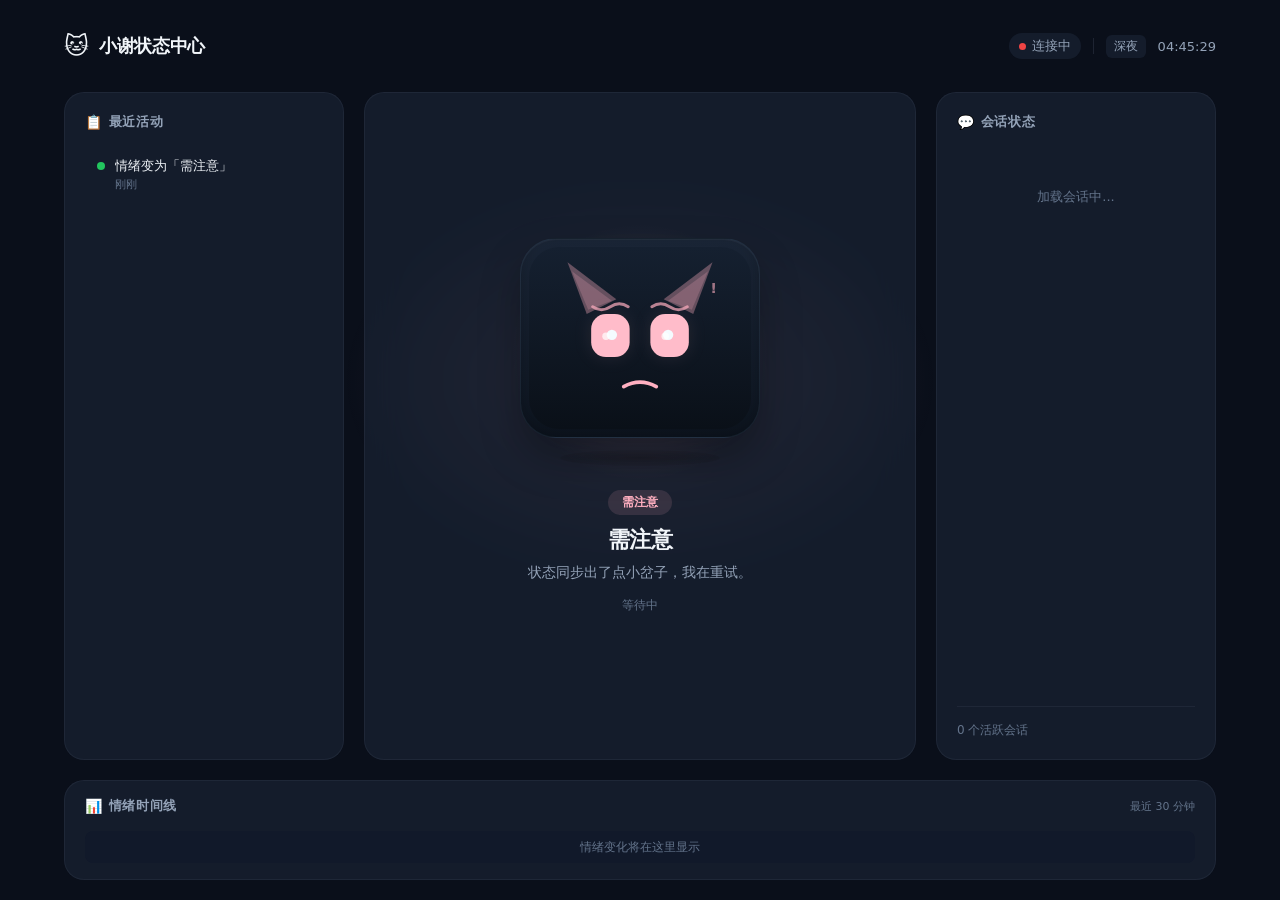
==== web/dashboard.html @ ecf3bfee "feat: 暗色仪表盘前端重构（demo 版本） - 新增三栏仪表盘布局：活动面板 | 表情舞台 | 会话状态 - 表情增强：猫耳、眉毛（14种）、腮红、瞳孔高光、氛围光 - 客户端活动追踪（工具执行" ====
<!doctype html>
<html lang="zh-CN">
  <head>
    <meta charset="utf-8" />
    <meta name="viewport" content="width=device-width, initial-scale=1" />
    <title>小谢状态中心</title>
    <link rel="stylesheet" href="./dashboard.css" />
  </head>
  <body>
    <div class="dashboard">
      <header class="dash-header">
        <div class="header-left">
          <span class="logo-icon">🐱</span>
          <h1>小谢状态中心</h1>
        </div>
        <div class="header-right">
          <span class="conn-status" id="conn-status">
            <span class="conn-dot"></span>
            <span class="conn-text">连接中</span>
          </span>
          <span class="divider"></span>
          <span class="time-period" id="time-period">--</span>
          <span class="clock" id="clock">--:--:--</span>
        </div>
      </header>

      <main class="dash-main">
        <aside class="panel panel-activity">
          <h2 class="panel-title">
            <span class="title-icon">📋</span>最近活动
          </h2>
          <div class="panel-body" id="activity-list">
            <div class="empty-hint">等待活动中...</div>
          </div>
        </aside>

        <section class="panel panel-face">
          <div class="face-wrapper">
            <div class="face-glow" id="face-glow"></div>
            <div class="face-container">
              <div class="screen-face" id="face-stage">
                <svg id="face-svg" viewBox="0 0 300 240" role="img" aria-label="小谢表情">
                  <defs>
                    <filter id="blush-blur">
                      <feGaussianBlur stdDeviation="3" />
                    </filter>
                  </defs>

                  <!-- Ears -->
                  <path class="ear" id="ear-left" d="M78 88 L52 18 L118 68 Z" />
                  <path class="ear" id="ear-right" d="M222 88 L248 18 L182 68 Z" />
                  <path class="ear-inner" id="ear-inner-left" d="M80 82 L58 30 L112 70 Z" />
                  <path class="ear-inner" id="ear-inner-right" d="M220 82 L242 30 L188 70 Z" />

                  <!-- Eyebrows -->
                  <path class="eyebrow" id="eyebrow-left" d="M88 72 Q110 60 132 72" />
                  <path class="eyebrow" id="eyebrow-right" d="M168 72 Q190 60 212 72" />

                  <!-- Eyes -->
                  <g class="eye-group" id="eye-left-group" transform="translate(82 82)">
                    <rect class="eye-shell" x="0" y="0" rx="20" ry="20" width="56" height="78"></rect>
                    <circle class="pupil" id="eye-left-pupil" cx="28" cy="39" r="15"></circle>
                    <circle class="eye-highlight" cx="20" cy="30" r="5"></circle>
                  </g>
                  <g class="eye-group" id="eye-right-group" transform="translate(162 82)">
                    <rect class="eye-shell" x="0" y="0" rx="20" ry="20" width="56" height="78"></rect>
                    <circle class="pupil" id="eye-right-pupil" cx="28" cy="39" r="15"></circle>
                    <circle class="eye-highlight" cx="20" cy="30" r="5"></circle>
                  </g>

                  <!-- Blush -->
                  <circle class="blush" id="blush-left" cx="76" cy="148" r="16" />
                  <circle class="blush" id="blush-right" cx="224" cy="148" r="16" />

                  <!-- Mouth -->
                  <path class="mouth" id="mouth" d="M120 180 Q150 194 180 180"></path>

                  <!-- Hint text -->
                  <text class="hint-text" id="hint-text" x="245" y="60"> </text>

                  <!-- Floating particles -->
                  <g class="particles" id="particles"></g>
                </svg>
              </div>
            </div>
            <div class="face-shadow"></div>
          </div>

          <div class="face-info">
            <div class="mood-badge" id="status-mood">待机中</div>
            <h2 class="face-title" id="status-title">待机中</h2>
            <p class="face-message" id="status-message">正在连接状态服务...</p>
            <div class="face-meta" id="face-meta">
              <span class="tool-tag" id="tool-hint" style="display:none"></span>
              <span class="step-tag" id="step-hint" style="display:none"></span>
            </div>
            <p class="face-updated" id="status-updated">等待中</p>
          </div>
        </section>

        <aside class="panel panel-sessions">
          <h2 class="panel-title">
            <span class="title-icon">💬</span>会话状态
          </h2>
          <div class="panel-body" id="session-list">
            <div class="empty-hint">加载会话中...</div>
          </div>
          <div class="session-footer" id="session-footer">
            <span class="session-count" id="session-count">0 个活跃会话</span>
          </div>
        </aside>
      </main>

      <footer class="dash-footer">
        <h2 class="panel-title">
          <span class="title-icon">📊</span>情绪时间线
          <span class="timeline-range" id="timeline-range">最近 30 分钟</span>
        </h2>
        <div class="timeline-bar" id="emotion-timeline">
          <div class="timeline-empty">情绪变化将在这里显示</div>
        </div>
      </footer>
    </div>

    <script src="./dashboard.js"></script>
  </body>
</html>
---- web/dashboard.css ----
:root {
  --bg-primary: #0a0f1a;
  --bg-secondary: #111827;
  --bg-card: rgba(30, 41, 59, 0.55);
  --bg-card-hover: rgba(30, 41, 59, 0.7);
  --text-primary: #f1f5f9;
  --text-secondary: #94a3b8;
  --text-muted: #64748b;
  --border: rgba(148, 163, 184, 0.08);
  --border-accent: rgba(148, 163, 184, 0.15);
  --face: #8fd8ff;
  --face-glow: rgba(143, 216, 255, 0.15);
  --face-soft: rgba(143, 216, 255, 0.08);
  --pupil: #f4fbff;
  --radius: 20px;
  --radius-sm: 12px;
  --transition: 0.4s cubic-bezier(0.4, 0, 0.2, 1);
}

* { box-sizing: border-box; margin: 0; padding: 0; }
html, body {
  min-height: 100vh;
  background: var(--bg-primary);
  color: var(--text-primary);
  font-family: Inter, "PingFang SC", "Hiragino Sans GB", "Microsoft YaHei", system-ui, sans-serif;
  overflow-x: hidden;
}

/* Background ambient glow */
body::before {
  content: '';
  position: fixed;
  top: 20%;
  left: 50%;
  transform: translateX(-50%);
  width: 600px;
  height: 400px;
  background: radial-gradient(ellipse, var(--face-glow), transparent 70%);
  pointer-events: none;
  transition: background 1.5s ease;
  z-index: 0;
}

/* Layout */
.dashboard {
  position: relative;
  z-index: 1;
  max-width: 1200px;
  margin: 0 auto;
  padding: 20px 24px;
  min-height: 100vh;
  display: flex;
  flex-direction: column;
  gap: 20px;
}

/* Header */
.dash-header {
  display: flex;
  justify-content: space-between;
  align-items: center;
  padding: 12px 0;
}
.header-left {
  display: flex;
  align-items: center;
  gap: 10px;
}
.logo-icon { font-size: 24px; }
.dash-header h1 {
  font-size: 18px;
  font-weight: 600;
  letter-spacing: -0.02em;
}
.header-right {
  display: flex;
  align-items: center;
  gap: 12px;
  font-size: 13px;
  color: var(--text-secondary);
}
.conn-status {
  display: flex;
  align-items: center;
  gap: 6px;
  padding: 4px 10px;
  border-radius: 20px;
  background: var(--bg-card);
}
.conn-dot {
  width: 7px;
  height: 7px;
  border-radius: 50%;
  background: #ef4444;
  transition: background var(--transition);
}
.conn-status.connected .conn-dot { background: #22c55e; }
.conn-status.error .conn-dot { background: #f59e0b; }
.divider {
  width: 1px;
  height: 16px;
  background: var(--border-accent);
}
.time-period {
  padding: 3px 8px;
  border-radius: 6px;
  background: var(--bg-card);
  font-size: 12px;
}
.clock { font-variant-numeric: tabular-nums; }

/* Panel base */
.panel {
  background: var(--bg-card);
  backdrop-filter: blur(20px);
  border: 1px solid var(--border);
  border-radius: var(--radius);
  padding: 20px;
  transition: border-color var(--transition);
}
.panel:hover { border-color: var(--border-accent); }
.panel-title {
  font-size: 13px;
  font-weight: 600;
  color: var(--text-secondary);
  text-transform: uppercase;
  letter-spacing: 0.05em;
  margin-bottom: 16px;
  display: flex;
  align-items: center;
  gap: 6px;
}
.title-icon { font-size: 14px; }

/* Main grid */
.dash-main {
  display: grid;
  grid-template-columns: 280px 1fr 280px;
  gap: 20px;
  flex: 1;
}

/* Activity panel */
.panel-activity { display: flex; flex-direction: column; }
.panel-body { flex: 1; overflow-y: auto; }
.panel-body::-webkit-scrollbar { width: 4px; }
.panel-body::-webkit-scrollbar-track { background: transparent; }
.panel-body::-webkit-scrollbar-thumb { background: var(--border-accent); border-radius: 4px; }

.activity-item {
  display: flex;
  align-items: flex-start;
  gap: 10px;
  padding: 10px 12px;
  border-radius: var(--radius-sm);
  margin-bottom: 4px;
  transition: background 0.2s;
}
.activity-item:hover { background: var(--bg-card-hover); }
.activity-dot {
  width: 8px;
  height: 8px;
  border-radius: 50%;
  margin-top: 5px;
  flex-shrink: 0;
  background: var(--text-muted);
}
.activity-dot.running { background: #3b82f6; animation: pulse-dot 1.5s ease-in-out infinite; }
.activity-dot.done { background: #22c55e; }
.activity-dot.error { background: #ef4444; }
.activity-content { flex: 1; min-width: 0; }
.activity-name {
  font-size: 13px;
  color: var(--text-primary);
  white-space: nowrap;
  overflow: hidden;
  text-overflow: ellipsis;
}
.activity-time {
  font-size: 11px;
  color: var(--text-muted);
  margin-top: 2px;
}

/* Face panel */
.panel-face {
  display: flex;
  flex-direction: column;
  align-items: center;
  justify-content: center;
  padding: 30px 20px;
  position: relative;
  overflow: hidden;
}
.face-wrapper {
  position: relative;
  margin-bottom: 24px;
}
.face-glow {
  position: absolute;
  top: 50%;
  left: 50%;
  transform: translate(-50%, -50%);
  width: 260px;
  height: 260px;
  border-radius: 50%;
  background: radial-gradient(circle, var(--face-glow), transparent 70%);
  pointer-events: none;
  animation: glow-pulse 4s ease-in-out infinite;
  transition: background 1s ease;
}
.face-container {
  position: relative;
  width: 240px;
  height: 200px;
  border-radius: 36px;
  background: linear-gradient(180deg, #1a2536, #0d1520);
  border: 1px solid rgba(171, 213, 255, 0.06);
  box-shadow:
    0 20px 40px rgba(0, 0, 0, 0.3),
    inset 0 1px 0 rgba(255, 255, 255, 0.04),
    inset 0 -8px 16px rgba(0, 0, 0, 0.2);
  overflow: hidden;
  display: flex;
  align-items: center;
  justify-content: center;
  padding: 8px;
}
.screen-face {
  width: 100%;
  height: 100%;
  border-radius: 30px;
  background: linear-gradient(180deg, #152030, #0a1018);
  display: flex;
  align-items: center;
  justify-content: center;
  transition: background 0.6s ease;
  position: relative;
}
#face-svg { width: 100%; max-width: 280px; overflow: visible; }
.face-shadow {
  width: 160px;
  height: 16px;
  border-radius: 50%;
  margin: 12px auto 0;
  background: radial-gradient(ellipse, rgba(0, 0, 0, 0.25), transparent);
}

/* SVG elements */
.ear {
  fill: var(--face);
  opacity: 0.35;
  transition: fill var(--transition), opacity var(--transition);
}
.ear-inner {
  fill: var(--face);
  opacity: 0.2;
  transition: fill var(--transition), opacity var(--transition);
}
.eyebrow {
  fill: none;
  stroke: var(--face);
  stroke-width: 4;
  stroke-linecap: round;
  opacity: 0.7;
  transition: d 0.4s ease, stroke var(--transition);
}
.eye-shell {
  fill: color-mix(in srgb, var(--face) 85%, white 15%);
  filter: drop-shadow(0 0 12px var(--face-soft));
  transition: all 0.4s ease;
}
.pupil {
  fill: var(--pupil);
  transition: all 0.4s ease;
}
.eye-highlight {
  fill: rgba(255, 255, 255, 0.7);
  transition: opacity 0.3s ease;
}
.blush {
  fill: color-mix(in srgb, var(--face) 60%, #ff6b9d 40%);
  opacity: 0;
  filter: url(#blush-blur);
  transition: opacity 0.6s ease, fill var(--transition);
}
.mouth {
  fill: none;
  stroke: var(--face);
  stroke-width: 5;
  stroke-linecap: round;
  stroke-linejoin: round;
  transition: d 0.4s ease, stroke var(--transition);
}
.hint-text {
  fill: var(--face);
  font-size: 20px;
  font-weight: 700;
  opacity: 0.6;
}

/* Face info */
.face-info {
  text-align: center;
  width: 100%;
  max-width: 320px;
}
.mood-badge {
  display: inline-block;
  font-size: 12px;
  font-weight: 600;
  padding: 4px 14px;
  border-radius: 20px;
  background: var(--face-soft);
  color: var(--face);
  margin-bottom: 10px;
  transition: all var(--transition);
}
.face-title {
  font-size: 22px;
  font-weight: 700;
  margin-bottom: 6px;
  letter-spacing: -0.02em;
}
.face-message {
  font-size: 14px;
  color: var(--text-secondary);
  line-height: 1.6;
  margin-bottom: 8px;
}
.face-meta {
  display: flex;
  justify-content: center;
  gap: 8px;
  margin-bottom: 6px;
}
.tool-tag, .step-tag {
  font-size: 12px;
  padding: 3px 10px;
  border-radius: 6px;
  background: rgba(59, 130, 246, 0.15);
  color: #60a5fa;
}
.step-tag {
  background: rgba(168, 85, 247, 0.15);
  color: #a78bfa;
}
.face-updated {
  font-size: 12px;
  color: var(--text-muted);
}

/* Session panel */
.panel-sessions { display: flex; flex-direction: column; }
.session-item {
  display: flex;
  align-items: center;
  gap: 10px;
  padding: 12px;
  border-radius: var(--radius-sm);
  margin-bottom: 4px;
  transition: background 0.2s;
}
.session-item:hover { background: var(--bg-card-hover); }
.session-avatar {
  width: 36px;
  height: 36px;
  border-radius: 10px;
  background: var(--bg-card-hover);
  display: flex;
  align-items: center;
  justify-content: center;
  font-size: 16px;
  flex-shrink: 0;
}
.session-info { flex: 1; min-width: 0; }
.session-name {
  font-size: 13px;
  font-weight: 500;
  color: var(--text-primary);
  white-space: nowrap;
  overflow: hidden;
  text-overflow: ellipsis;
}
.session-last {
  font-size: 11px;
  color: var(--text-muted);
  margin-top: 2px;
}
.session-status {
  width: 8px;
  height: 8px;
  border-radius: 50%;
  background: #22c55e;
  flex-shrink: 0;
}
.session-status.idle { background: var(--text-muted); }
.session-footer {
  margin-top: auto;
  padding-top: 12px;
  border-top: 1px solid var(--border);
}
.session-count {
  font-size: 12px;
  color: var(--text-muted);
}

/* Timeline */
.dash-footer {
  background: var(--bg-card);
  backdrop-filter: blur(20px);
  border: 1px solid var(--border);
  border-radius: var(--radius);
  padding: 16px 20px;
}
.timeline-range {
  margin-left: auto;
  font-size: 11px;
  color: var(--text-muted);
  font-weight: 400;
  text-transform: none;
  letter-spacing: 0;
}
.timeline-bar {
  display: flex;
  height: 32px;
  border-radius: 8px;
  overflow: hidden;
  background: rgba(15, 23, 42, 0.5);
  position: relative;
}
.timeline-segment {
  height: 100%;
  transition: width 0.6s ease;
  position: relative;
  min-width: 2px;
}
.timeline-segment::after {
  content: attr(data-label);
  position: absolute;
  top: 50%;
  left: 50%;
  transform: translate(-50%, -50%);
  font-size: 10px;
  color: rgba(255, 255, 255, 0.9);
  white-space: nowrap;
  pointer-events: none;
  opacity: 0;
  transition: opacity 0.2s;
}
.timeline-segment:hover::after { opacity: 1; }
.timeline-empty {
  width: 100%;
  display: flex;
  align-items: center;
  justify-content: center;
  font-size: 12px;
  color: var(--text-muted);
}

/* Animations */
@keyframes glow-pulse {
  0%, 100% { opacity: 0.6; transform: translate(-50%, -50%) scale(1); }
  50% { opacity: 1; transform: translate(-50%, -50%) scale(1.05); }
}
@keyframes pulse-dot {
  0%, 100% { opacity: 1; }
  50% { opacity: 0.4; }
}

/* Per-emotion face animations */
.screen-face.待机中 { animation: breathe 4.8s ease-in-out infinite; }
.screen-face.等待回复中 { animation: breathe 4.8s ease-in-out infinite; }
.screen-face.思考中 { animation: think-nod 3.6s ease-in-out infinite; }
.screen-face.执行中 { animation: focus 2.0s ease-in-out infinite; }
.screen-face.开心中 { animation: bounce 2.8s ease-in-out infinite; }
.screen-face.得意中 { animation: bounce 3.0s ease-in-out infinite; }
.screen-face.调皮中 { animation: wiggle 3.4s ease-in-out infinite; }
.screen-face.困困的 { animation: sleepy 5.2s ease-in-out infinite; }
.screen-face.惊讶中 { animation: surprise 2.5s ease-in-out infinite; }
.screen-face.需注意 { animation: wobble 2.6s ease-in-out infinite; }
.screen-face.心疼中 { animation: sway 4.2s ease-in-out infinite; }
.screen-face.倾听中 { animation: sway 4.5s ease-in-out infinite; }
.screen-face.好奇中 { animation: think-nod 3.0s ease-in-out infinite; }
.screen-face.清醒中 { animation: bounce 2.6s ease-in-out infinite; }

@keyframes breathe {
  0%, 100% { transform: translateY(0) scale(1); }
  50% { transform: translateY(1px) scale(1.008); }
}
@keyframes think-nod {
  0%, 100% { transform: translateY(0); }
  40% { transform: translateY(2px); }
  70% { transform: translateY(-1px); }
}
@keyframes focus {
  0%, 100% { transform: translateX(0); }
  50% { transform: translateX(0.8px); }
}
@keyframes bounce {
  0%, 100% { transform: translateY(0); }
  50% { transform: translateY(-3px); }
}
@keyframes wiggle {
  0%, 100% { transform: rotate(0deg); }
  25% { transform: rotate(1deg); }
  75% { transform: rotate(-1deg); }
}
@keyframes sleepy {
  0%, 100% { transform: translateY(2px) scale(1); }
  50% { transform: translateY(4px) scale(0.996); }
}
@keyframes surprise {
  0%, 100% { transform: scale(1); }
  50% { transform: scale(1.02); }
}
@keyframes wobble {
  0%, 100% { transform: translateX(0); }
  25% { transform: translateX(0.5px); }
  75% { transform: translateX(-0.5px); }
}
@keyframes sway {
  0%, 100% { transform: translateX(0); }
  50% { transform: translateX(-1px); }
}

/* Empty state */
.empty-hint {
  display: flex;
  align-items: center;
  justify-content: center;
  height: 100px;
  font-size: 13px;
  color: var(--text-muted);
}

/* Responsive */
@media (max-width: 960px) {
  .dash-main {
    grid-template-columns: 1fr;
  }
  .panel-face { order: -1; }
}
@media (max-width: 600px) {
  .dashboard { padding: 12px; }
  .face-container { width: 200px; height: 170px; }
}
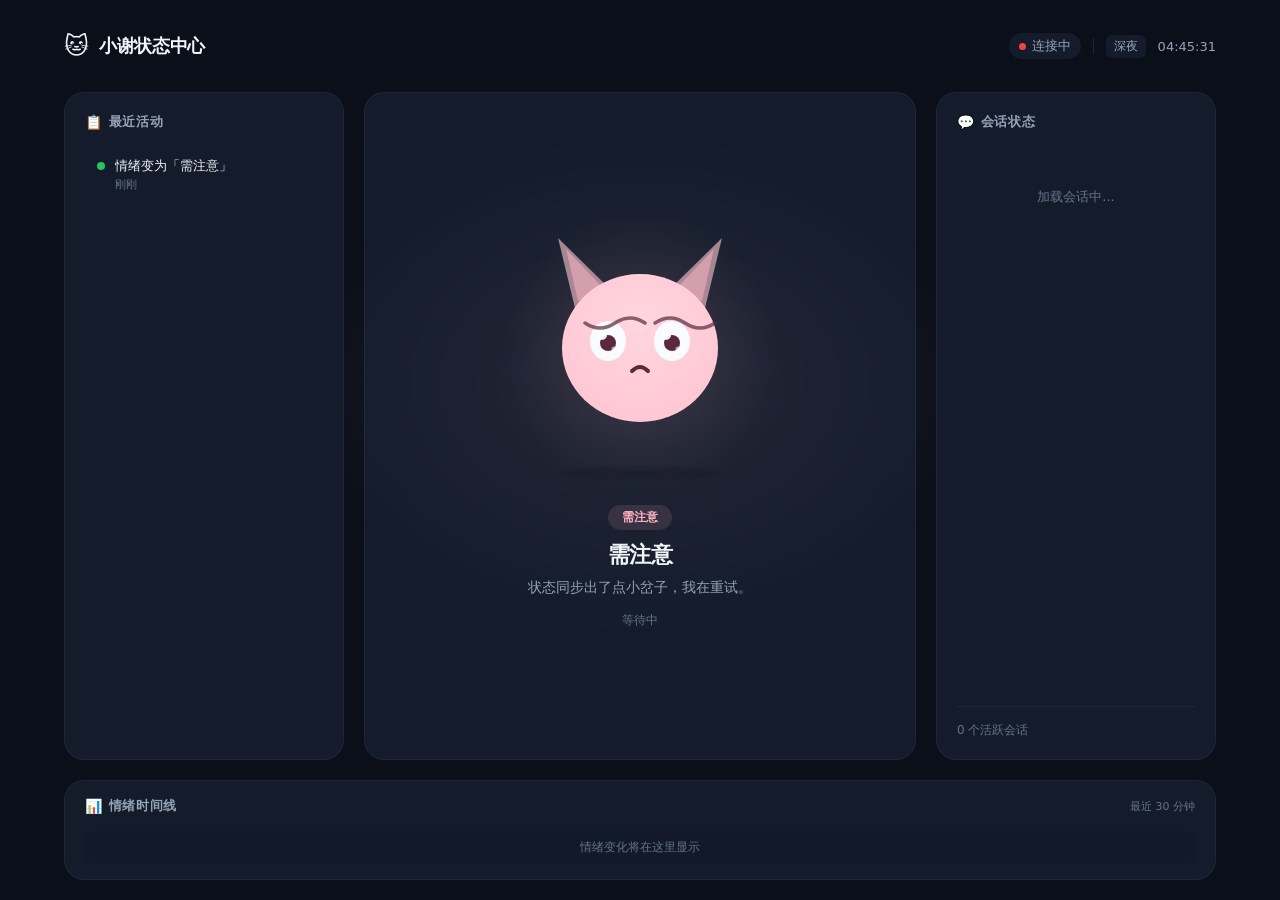
==== commit b1a62ed7: "feat: LOOI 风格角色重设计 - 圆润蛋形身体 + 猫耳造型 - 大圆眼 + 瞳孔漫游动画 - 开心/得意时切换 ^_^ 弯月眼 - 每种情绪独立配色（身体、耳朵、瞳孔） - 浮动粒子系统（爱" ====
--- a/web/dashboard.html
+++ b/web/dashboard.html
@@ -37,51 +37,64 @@
         <section class="panel panel-face">
           <div class="face-wrapper">
             <div class="face-glow" id="face-glow"></div>
-            <div class="face-container">
-              <div class="screen-face" id="face-stage">
-                <svg id="face-svg" viewBox="0 0 300 240" role="img" aria-label="小谢表情">
-                  <defs>
-                    <filter id="blush-blur">
-                      <feGaussianBlur stdDeviation="3" />
-                    </filter>
-                  </defs>
+            <div class="character" id="face-stage">
+              <svg id="face-svg" viewBox="0 0 240 230" role="img" aria-label="小谢表情">
+                <defs>
+                  <filter id="blush-blur">
+                    <feGaussianBlur stdDeviation="2.5" />
+                  </filter>
+                  <radialGradient id="body-gradient" cx="50%" cy="35%" r="60%">
+                    <stop offset="0%" stop-color="white" stop-opacity="0.25" />
+                    <stop offset="100%" stop-color="white" stop-opacity="0" />
+                  </radialGradient>
+                </defs>
 
-                  <!-- Ears -->
-                  <path class="ear" id="ear-left" d="M78 88 L52 18 L118 68 Z" />
-                  <path class="ear" id="ear-right" d="M222 88 L248 18 L182 68 Z" />
-                  <path class="ear-inner" id="ear-inner-left" d="M80 82 L58 30 L112 70 Z" />
-                  <path class="ear-inner" id="ear-inner-right" d="M220 82 L242 30 L188 70 Z" />
+                <!-- Cat ears -->
+                <path class="ear" d="M55 85 L38 15 L92 68 Z" />
+                <path class="ear" d="M185 85 L202 15 L148 68 Z" />
+                <path class="ear-inner" d="M58 78 L46 26 L86 68 Z" />
+                <path class="ear-inner" d="M182 78 L194 26 L154 68 Z" />
 
-                  <!-- Eyebrows -->
-                  <path class="eyebrow" id="eyebrow-left" d="M88 72 Q110 60 132 72" />
-                  <path class="eyebrow" id="eyebrow-right" d="M168 72 Q190 60 212 72" />
+                <!-- Face body -->
+                <ellipse class="face-body" cx="120" cy="125" rx="78" ry="74" />
+                <ellipse class="face-body-shine" cx="120" cy="125" rx="78" ry="74" />
 
-                  <!-- Eyes -->
-                  <g class="eye-group" id="eye-left-group" transform="translate(82 82)">
-                    <rect class="eye-shell" x="0" y="0" rx="20" ry="20" width="56" height="78"></rect>
-                    <circle class="pupil" id="eye-left-pupil" cx="28" cy="39" r="15"></circle>
-                    <circle class="eye-highlight" cx="20" cy="30" r="5"></circle>
-                  </g>
-                  <g class="eye-group" id="eye-right-group" transform="translate(162 82)">
-                    <rect class="eye-shell" x="0" y="0" rx="20" ry="20" width="56" height="78"></rect>
-                    <circle class="pupil" id="eye-right-pupil" cx="28" cy="39" r="15"></circle>
-                    <circle class="eye-highlight" cx="20" cy="30" r="5"></circle>
-                  </g>
+                <!-- Left eye -->
+                <g class="eye-group" id="eye-left-group">
+                  <ellipse class="eye-white" id="eye-left-white" cx="88" cy="118" rx="22" ry="24" />
+                  <circle class="pupil" id="eye-left-pupil" cx="88" cy="120" r="12" />
+                  <circle class="eye-shine" cx="82" cy="112" r="5" />
+                  <circle class="eye-shine-sm" cx="94" cy="126" r="2.5" />
+                </g>
 
-                  <!-- Blush -->
-                  <circle class="blush" id="blush-left" cx="76" cy="148" r="16" />
-                  <circle class="blush" id="blush-right" cx="224" cy="148" r="16" />
+                <!-- Right eye -->
+                <g class="eye-group" id="eye-right-group">
+                  <ellipse class="eye-white" id="eye-right-white" cx="152" cy="118" rx="22" ry="24" />
+                  <circle class="pupil" id="eye-right-pupil" cx="152" cy="120" r="12" />
+                  <circle class="eye-shine" cx="146" cy="112" r="5" />
+                  <circle class="eye-shine-sm" cx="158" cy="126" r="2.5" />
+                </g>
 
-                  <!-- Mouth -->
-                  <path class="mouth" id="mouth" d="M120 180 Q150 194 180 180"></path>
+                <!-- Happy eyes overlay (^_^) -->
+                <g class="happy-eyes" id="happy-eyes" style="display:none">
+                  <path class="happy-arc" d="M68 120 Q88 106 108 120" />
+                  <path class="happy-arc" d="M132 120 Q152 106 172 120" />
+                </g>
 
-                  <!-- Hint text -->
-                  <text class="hint-text" id="hint-text" x="245" y="60"> </text>
+                <!-- Eyebrows -->
+                <path class="eyebrow" id="eyebrow-left" d="M65 88 Q88 78 111 88" />
+                <path class="eyebrow" id="eyebrow-right" d="M129 88 Q152 78 175 88" />
 
-                  <!-- Floating particles -->
-                  <g class="particles" id="particles"></g>
-                </svg>
-              </div>
+                <!-- Blush -->
+                <ellipse class="blush" id="blush-left" cx="62" cy="132" rx="14" ry="9" />
+                <ellipse class="blush" id="blush-right" cx="178" cy="132" rx="14" ry="9" />
+
+                <!-- Mouth -->
+                <path class="mouth" id="mouth" d="M108 148 Q120 158 132 148"></path>
+
+                <!-- Particles -->
+                <g class="particles" id="particles"></g>
+              </svg>
             </div>
             <div class="face-shadow"></div>
           </div>
--- a/web/dashboard.css
+++ b/web/dashboard.css
@@ -11,7 +11,11 @@
   --face: #8fd8ff;
   --face-glow: rgba(143, 216, 255, 0.15);
   --face-soft: rgba(143, 216, 255, 0.08);
-  --pupil: #f4fbff;
+  --face-body: #c8e6ff;
+  --face-body-dark: #a8d4f0;
+  --pupil: #2a3a52;
+  --pupil-light: #3d5068;
+  --eye-white: #f8fbff;
   --radius: 20px;
   --radius-sm: 12px;
   --transition: 0.4s cubic-bezier(0.4, 0, 0.2, 1);
@@ -26,22 +30,20 @@
   overflow-x: hidden;
 }
 
-/* Background ambient glow */
 body::before {
   content: '';
   position: fixed;
-  top: 20%;
+  top: 15%;
   left: 50%;
   transform: translateX(-50%);
-  width: 600px;
-  height: 400px;
+  width: 700px;
+  height: 500px;
   background: radial-gradient(ellipse, var(--face-glow), transparent 70%);
   pointer-events: none;
   transition: background 1.5s ease;
   z-index: 0;
 }
 
-/* Layout */
 .dashboard {
   position: relative;
   z-index: 1;
@@ -61,55 +63,25 @@
   align-items: center;
   padding: 12px 0;
 }
-.header-left {
-  display: flex;
-  align-items: center;
-  gap: 10px;
-}
+.header-left { display: flex; align-items: center; gap: 10px; }
 .logo-icon { font-size: 24px; }
-.dash-header h1 {
-  font-size: 18px;
-  font-weight: 600;
-  letter-spacing: -0.02em;
-}
-.header-right {
-  display: flex;
-  align-items: center;
-  gap: 12px;
-  font-size: 13px;
-  color: var(--text-secondary);
-}
+.dash-header h1 { font-size: 18px; font-weight: 600; letter-spacing: -0.02em; }
+.header-right { display: flex; align-items: center; gap: 12px; font-size: 13px; color: var(--text-secondary); }
 .conn-status {
-  display: flex;
-  align-items: center;
-  gap: 6px;
-  padding: 4px 10px;
-  border-radius: 20px;
-  background: var(--bg-card);
+  display: flex; align-items: center; gap: 6px;
+  padding: 4px 10px; border-radius: 20px; background: var(--bg-card);
 }
 .conn-dot {
-  width: 7px;
-  height: 7px;
-  border-radius: 50%;
-  background: #ef4444;
-  transition: background var(--transition);
+  width: 7px; height: 7px; border-radius: 50%;
+  background: #ef4444; transition: background var(--transition);
 }
 .conn-status.connected .conn-dot { background: #22c55e; }
 .conn-status.error .conn-dot { background: #f59e0b; }
-.divider {
-  width: 1px;
-  height: 16px;
-  background: var(--border-accent);
-}
-.time-period {
-  padding: 3px 8px;
-  border-radius: 6px;
-  background: var(--bg-card);
-  font-size: 12px;
-}
+.divider { width: 1px; height: 16px; background: var(--border-accent); }
+.time-period { padding: 3px 8px; border-radius: 6px; background: var(--bg-card); font-size: 12px; }
 .clock { font-variant-numeric: tabular-nums; }
 
-/* Panel base */
+/* Panel */
 .panel {
   background: var(--bg-card);
   backdrop-filter: blur(20px);
@@ -120,19 +92,13 @@
 }
 .panel:hover { border-color: var(--border-accent); }
 .panel-title {
-  font-size: 13px;
-  font-weight: 600;
-  color: var(--text-secondary);
-  text-transform: uppercase;
-  letter-spacing: 0.05em;
-  margin-bottom: 16px;
-  display: flex;
-  align-items: center;
-  gap: 6px;
+  font-size: 13px; font-weight: 600; color: var(--text-secondary);
+  text-transform: uppercase; letter-spacing: 0.05em; margin-bottom: 16px;
+  display: flex; align-items: center; gap: 6px;
 }
 .title-icon { font-size: 14px; }
 
-/* Main grid */
+/* Grid */
 .dash-main {
   display: grid;
   grid-template-columns: 280px 1fr 280px;
@@ -148,262 +114,183 @@
 .panel-body::-webkit-scrollbar-thumb { background: var(--border-accent); border-radius: 4px; }
 
 .activity-item {
-  display: flex;
-  align-items: flex-start;
-  gap: 10px;
-  padding: 10px 12px;
-  border-radius: var(--radius-sm);
-  margin-bottom: 4px;
+  display: flex; align-items: flex-start; gap: 10px;
+  padding: 10px 12px; border-radius: var(--radius-sm); margin-bottom: 4px;
   transition: background 0.2s;
 }
 .activity-item:hover { background: var(--bg-card-hover); }
 .activity-dot {
-  width: 8px;
-  height: 8px;
-  border-radius: 50%;
-  margin-top: 5px;
-  flex-shrink: 0;
+  width: 8px; height: 8px; border-radius: 50%; margin-top: 5px; flex-shrink: 0;
   background: var(--text-muted);
 }
 .activity-dot.running { background: #3b82f6; animation: pulse-dot 1.5s ease-in-out infinite; }
 .activity-dot.done { background: #22c55e; }
 .activity-dot.error { background: #ef4444; }
 .activity-content { flex: 1; min-width: 0; }
-.activity-name {
-  font-size: 13px;
-  color: var(--text-primary);
-  white-space: nowrap;
-  overflow: hidden;
-  text-overflow: ellipsis;
-}
-.activity-time {
-  font-size: 11px;
-  color: var(--text-muted);
-  margin-top: 2px;
-}
-
-/* Face panel */
+.activity-name { font-size: 13px; color: var(--text-primary); white-space: nowrap; overflow: hidden; text-overflow: ellipsis; }
+.activity-time { font-size: 11px; color: var(--text-muted); margin-top: 2px; }
+
+/* ─── LOOI-style Face panel ─── */
 .panel-face {
-  display: flex;
-  flex-direction: column;
-  align-items: center;
-  justify-content: center;
-  padding: 30px 20px;
-  position: relative;
-  overflow: hidden;
+  display: flex; flex-direction: column;
+  align-items: center; justify-content: center;
+  padding: 30px 20px; position: relative; overflow: hidden;
 }
 .face-wrapper {
-  position: relative;
-  margin-bottom: 24px;
+  position: relative; margin-bottom: 24px;
 }
 .face-glow {
-  position: absolute;
-  top: 50%;
-  left: 50%;
+  position: absolute; top: 50%; left: 50%;
   transform: translate(-50%, -50%);
-  width: 260px;
-  height: 260px;
-  border-radius: 50%;
+  width: 280px; height: 280px; border-radius: 50%;
   background: radial-gradient(circle, var(--face-glow), transparent 70%);
   pointer-events: none;
   animation: glow-pulse 4s ease-in-out infinite;
   transition: background 1s ease;
 }
-.face-container {
-  position: relative;
-  width: 240px;
-  height: 200px;
-  border-radius: 36px;
-  background: linear-gradient(180deg, #1a2536, #0d1520);
-  border: 1px solid rgba(171, 213, 255, 0.06);
-  box-shadow:
-    0 20px 40px rgba(0, 0, 0, 0.3),
-    inset 0 1px 0 rgba(255, 255, 255, 0.04),
-    inset 0 -8px 16px rgba(0, 0, 0, 0.2);
-  overflow: hidden;
-  display: flex;
-  align-items: center;
-  justify-content: center;
-  padding: 8px;
-}
-.screen-face {
-  width: 100%;
-  height: 100%;
-  border-radius: 30px;
-  background: linear-gradient(180deg, #152030, #0a1018);
-  display: flex;
-  align-items: center;
-  justify-content: center;
-  transition: background 0.6s ease;
-  position: relative;
-}
-#face-svg { width: 100%; max-width: 280px; overflow: visible; }
-.face-shadow {
-  width: 160px;
-  height: 16px;
-  border-radius: 50%;
-  margin: 12px auto 0;
-  background: radial-gradient(ellipse, rgba(0, 0, 0, 0.25), transparent);
-}
-
-/* SVG elements */
+
+/* The character container — bouncy, springy */
+.character {
+  position: relative; z-index: 1;
+  width: 240px; height: 230px;
+  transition: transform 0.3s cubic-bezier(0.34, 1.56, 0.64, 1);
+}
+.character:hover { transform: scale(1.04); }
+
+#face-svg { width: 100%; height: 100%; overflow: visible; }
+
+/* Face body — soft egg shape */
+.face-body {
+  fill: var(--face-body);
+  transition: fill 0.6s ease;
+}
+.face-body-shine {
+  fill: url(#body-gradient);
+  transition: fill 0.6s ease;
+}
+
+/* Cat ears */
 .ear {
-  fill: var(--face);
-  opacity: 0.35;
-  transition: fill var(--transition), opacity var(--transition);
+  fill: var(--face-body);
+  opacity: 0.6;
+  transition: fill 0.6s ease, opacity 0.4s ease;
 }
 .ear-inner {
-  fill: var(--face);
-  opacity: 0.2;
-  transition: fill var(--transition), opacity var(--transition);
-}
+  fill: color-mix(in srgb, var(--face) 50%, #ffc0cb 50%);
+  opacity: 0.5;
+  transition: fill 0.6s ease;
+}
+
+/* Eyes — big round LOOI style */
+.eye-white {
+  fill: var(--eye-white);
+  transition: all 0.35s cubic-bezier(0.34, 1.56, 0.64, 1);
+}
+.pupil {
+  fill: var(--pupil);
+  transition: all 0.35s cubic-bezier(0.34, 1.56, 0.64, 1);
+}
+.eye-shine {
+  fill: rgba(255, 255, 255, 0.9);
+  transition: all 0.35s ease;
+}
+.eye-shine-sm {
+  fill: rgba(255, 255, 255, 0.6);
+  transition: all 0.35s ease;
+}
+
+/* Happy eyes (^_^) */
+.happy-eyes { transition: opacity 0.3s ease; }
+.happy-arc {
+  fill: none;
+  stroke: var(--pupil);
+  stroke-width: 5;
+  stroke-linecap: round;
+  transition: stroke 0.6s ease;
+}
+
+/* Eyebrows */
 .eyebrow {
   fill: none;
-  stroke: var(--face);
+  stroke: color-mix(in srgb, var(--pupil) 70%, transparent 30%);
+  stroke-width: 3.5;
+  stroke-linecap: round;
+  transition: d 0.4s ease, stroke 0.6s ease;
+}
+
+/* Blush */
+.blush {
+  fill: color-mix(in srgb, var(--face-body) 40%, #ff9ec0 60%);
+  opacity: 0;
+  filter: url(#blush-blur);
+  transition: opacity 0.6s ease, fill 0.6s ease;
+}
+
+/* Mouth */
+.mouth {
+  fill: none;
+  stroke: var(--pupil);
   stroke-width: 4;
   stroke-linecap: round;
-  opacity: 0.7;
-  transition: d 0.4s ease, stroke var(--transition);
-}
-.eye-shell {
-  fill: color-mix(in srgb, var(--face) 85%, white 15%);
-  filter: drop-shadow(0 0 12px var(--face-soft));
-  transition: all 0.4s ease;
-}
-.pupil {
-  fill: var(--pupil);
-  transition: all 0.4s ease;
-}
-.eye-highlight {
-  fill: rgba(255, 255, 255, 0.7);
-  transition: opacity 0.3s ease;
-}
-.blush {
-  fill: color-mix(in srgb, var(--face) 60%, #ff6b9d 40%);
-  opacity: 0;
-  filter: url(#blush-blur);
-  transition: opacity 0.6s ease, fill var(--transition);
-}
-.mouth {
-  fill: none;
-  stroke: var(--face);
-  stroke-width: 5;
-  stroke-linecap: round;
   stroke-linejoin: round;
-  transition: d 0.4s ease, stroke var(--transition);
-}
-.hint-text {
-  fill: var(--face);
-  font-size: 20px;
-  font-weight: 700;
-  opacity: 0.6;
+  transition: d 0.4s ease, stroke 0.6s ease;
+}
+
+/* Particles */
+.particle {
+  transition: opacity 0.5s ease;
+}
+
+/* Shadow */
+.face-shadow {
+  width: 160px; height: 16px; border-radius: 50%;
+  margin: 12px auto 0;
+  background: radial-gradient(ellipse, rgba(0, 0, 0, 0.2), transparent);
 }
 
 /* Face info */
-.face-info {
-  text-align: center;
-  width: 100%;
-  max-width: 320px;
-}
+.face-info { text-align: center; width: 100%; max-width: 320px; }
 .mood-badge {
-  display: inline-block;
-  font-size: 12px;
-  font-weight: 600;
-  padding: 4px 14px;
-  border-radius: 20px;
-  background: var(--face-soft);
-  color: var(--face);
-  margin-bottom: 10px;
-  transition: all var(--transition);
-}
-.face-title {
-  font-size: 22px;
-  font-weight: 700;
-  margin-bottom: 6px;
-  letter-spacing: -0.02em;
-}
-.face-message {
-  font-size: 14px;
-  color: var(--text-secondary);
-  line-height: 1.6;
-  margin-bottom: 8px;
-}
-.face-meta {
-  display: flex;
-  justify-content: center;
-  gap: 8px;
-  margin-bottom: 6px;
-}
+  display: inline-block; font-size: 12px; font-weight: 600;
+  padding: 4px 14px; border-radius: 20px;
+  background: var(--face-soft); color: var(--face);
+  margin-bottom: 10px; transition: all var(--transition);
+}
+.face-title { font-size: 22px; font-weight: 700; margin-bottom: 6px; letter-spacing: -0.02em; }
+.face-message { font-size: 14px; color: var(--text-secondary); line-height: 1.6; margin-bottom: 8px; }
+.face-meta { display: flex; justify-content: center; gap: 8px; margin-bottom: 6px; }
 .tool-tag, .step-tag {
-  font-size: 12px;
-  padding: 3px 10px;
-  border-radius: 6px;
-  background: rgba(59, 130, 246, 0.15);
-  color: #60a5fa;
-}
-.step-tag {
-  background: rgba(168, 85, 247, 0.15);
-  color: #a78bfa;
-}
-.face-updated {
-  font-size: 12px;
-  color: var(--text-muted);
-}
+  font-size: 12px; padding: 3px 10px; border-radius: 6px;
+  background: rgba(59, 130, 246, 0.15); color: #60a5fa;
+}
+.step-tag { background: rgba(168, 85, 247, 0.15); color: #a78bfa; }
+.face-updated { font-size: 12px; color: var(--text-muted); }
 
 /* Session panel */
 .panel-sessions { display: flex; flex-direction: column; }
 .session-item {
-  display: flex;
-  align-items: center;
-  gap: 10px;
-  padding: 12px;
-  border-radius: var(--radius-sm);
-  margin-bottom: 4px;
+  display: flex; align-items: center; gap: 10px;
+  padding: 12px; border-radius: var(--radius-sm); margin-bottom: 4px;
   transition: background 0.2s;
 }
 .session-item:hover { background: var(--bg-card-hover); }
 .session-avatar {
-  width: 36px;
-  height: 36px;
-  border-radius: 10px;
+  width: 36px; height: 36px; border-radius: 10px;
   background: var(--bg-card-hover);
-  display: flex;
-  align-items: center;
-  justify-content: center;
-  font-size: 16px;
-  flex-shrink: 0;
+  display: flex; align-items: center; justify-content: center;
+  font-size: 16px; flex-shrink: 0;
 }
 .session-info { flex: 1; min-width: 0; }
-.session-name {
-  font-size: 13px;
-  font-weight: 500;
-  color: var(--text-primary);
-  white-space: nowrap;
-  overflow: hidden;
-  text-overflow: ellipsis;
-}
-.session-last {
-  font-size: 11px;
-  color: var(--text-muted);
-  margin-top: 2px;
-}
-.session-status {
-  width: 8px;
-  height: 8px;
-  border-radius: 50%;
-  background: #22c55e;
-  flex-shrink: 0;
-}
+.session-name { font-size: 13px; font-weight: 500; color: var(--text-primary); white-space: nowrap; overflow: hidden; text-overflow: ellipsis; }
+.session-last { font-size: 11px; color: var(--text-muted); margin-top: 2px; }
+.session-summary {
+  font-size: 12px; color: var(--text-secondary); margin-top: 3px;
+  white-space: nowrap; overflow: hidden; text-overflow: ellipsis; line-height: 1.4;
+}
+.session-status { width: 8px; height: 8px; border-radius: 50%; background: #22c55e; flex-shrink: 0; }
 .session-status.idle { background: var(--text-muted); }
-.session-footer {
-  margin-top: auto;
-  padding-top: 12px;
-  border-top: 1px solid var(--border);
-}
-.session-count {
-  font-size: 12px;
-  color: var(--text-muted);
-}
+.session-footer { margin-top: auto; padding-top: 12px; border-top: 1px solid var(--border); }
+.session-count { font-size: 12px; color: var(--text-muted); }
 
 /* Timeline */
 .dash-footer {
@@ -414,134 +301,126 @@
   padding: 16px 20px;
 }
 .timeline-range {
-  margin-left: auto;
-  font-size: 11px;
-  color: var(--text-muted);
-  font-weight: 400;
-  text-transform: none;
-  letter-spacing: 0;
+  margin-left: auto; font-size: 11px; color: var(--text-muted);
+  font-weight: 400; text-transform: none; letter-spacing: 0;
 }
 .timeline-bar {
-  display: flex;
-  height: 32px;
-  border-radius: 8px;
-  overflow: hidden;
-  background: rgba(15, 23, 42, 0.5);
-  position: relative;
+  display: flex; height: 32px; border-radius: 8px;
+  overflow: hidden; background: rgba(15, 23, 42, 0.5); position: relative;
 }
 .timeline-segment {
-  height: 100%;
-  transition: width 0.6s ease;
-  position: relative;
-  min-width: 2px;
+  height: 100%; transition: width 0.6s ease;
+  position: relative; min-width: 2px;
 }
 .timeline-segment::after {
   content: attr(data-label);
-  position: absolute;
-  top: 50%;
-  left: 50%;
+  position: absolute; top: 50%; left: 50%;
   transform: translate(-50%, -50%);
-  font-size: 10px;
-  color: rgba(255, 255, 255, 0.9);
-  white-space: nowrap;
-  pointer-events: none;
-  opacity: 0;
-  transition: opacity 0.2s;
+  font-size: 10px; color: rgba(255, 255, 255, 0.9);
+  white-space: nowrap; pointer-events: none;
+  opacity: 0; transition: opacity 0.2s;
 }
 .timeline-segment:hover::after { opacity: 1; }
 .timeline-empty {
-  width: 100%;
-  display: flex;
-  align-items: center;
-  justify-content: center;
-  font-size: 12px;
-  color: var(--text-muted);
-}
-
-/* Animations */
+  width: 100%; display: flex; align-items: center; justify-content: center;
+  font-size: 12px; color: var(--text-muted);
+}
+
+/* ─── Character animations ─── */
 @keyframes glow-pulse {
-  0%, 100% { opacity: 0.6; transform: translate(-50%, -50%) scale(1); }
-  50% { opacity: 1; transform: translate(-50%, -50%) scale(1.05); }
+  0%, 100% { opacity: 0.5; transform: translate(-50%, -50%) scale(1); }
+  50% { opacity: 1; transform: translate(-50%, -50%) scale(1.08); }
 }
 @keyframes pulse-dot {
   0%, 100% { opacity: 1; }
   50% { opacity: 0.4; }
 }
 
-/* Per-emotion face animations */
-.screen-face.待机中 { animation: breathe 4.8s ease-in-out infinite; }
-.screen-face.等待回复中 { animation: breathe 4.8s ease-in-out infinite; }
-.screen-face.思考中 { animation: think-nod 3.6s ease-in-out infinite; }
-.screen-face.执行中 { animation: focus 2.0s ease-in-out infinite; }
-.screen-face.开心中 { animation: bounce 2.8s ease-in-out infinite; }
-.screen-face.得意中 { animation: bounce 3.0s ease-in-out infinite; }
-.screen-face.调皮中 { animation: wiggle 3.4s ease-in-out infinite; }
-.screen-face.困困的 { animation: sleepy 5.2s ease-in-out infinite; }
-.screen-face.惊讶中 { animation: surprise 2.5s ease-in-out infinite; }
-.screen-face.需注意 { animation: wobble 2.6s ease-in-out infinite; }
-.screen-face.心疼中 { animation: sway 4.2s ease-in-out infinite; }
-.screen-face.倾听中 { animation: sway 4.5s ease-in-out infinite; }
-.screen-face.好奇中 { animation: think-nod 3.0s ease-in-out infinite; }
-.screen-face.清醒中 { animation: bounce 2.6s ease-in-out infinite; }
-
-@keyframes breathe {
+/* Per-emotion character animations */
+.character.待机中 { animation: looi-breathe 4.8s ease-in-out infinite; }
+.character.等待回复中 { animation: looi-breathe 4.8s ease-in-out infinite; }
+.character.思考中 { animation: looi-think 3.6s ease-in-out infinite; }
+.character.执行中 { animation: looi-focus 2.0s ease-in-out infinite; }
+.character.开心中 { animation: looi-bounce 2.4s ease-in-out infinite; }
+.character.得意中 { animation: looi-bounce 2.8s ease-in-out infinite; }
+.character.调皮中 { animation: looi-wiggle 2.6s ease-in-out infinite; }
+.character.困困的 { animation: looi-sleepy 5.2s ease-in-out infinite; }
+.character.惊讶中 { animation: looi-surprise 2.0s ease-in-out infinite; }
+.character.需注意 { animation: looi-wobble 2.6s ease-in-out infinite; }
+.character.心疼中 { animation: looi-sway 4.2s ease-in-out infinite; }
+.character.倾听中 { animation: looi-sway 4.5s ease-in-out infinite; }
+.character.好奇中 { animation: looi-lean 3.0s ease-in-out infinite; }
+.character.清醒中 { animation: looi-bounce 2.2s ease-in-out infinite; }
+
+@keyframes looi-breathe {
   0%, 100% { transform: translateY(0) scale(1); }
-  50% { transform: translateY(1px) scale(1.008); }
-}
-@keyframes think-nod {
-  0%, 100% { transform: translateY(0); }
-  40% { transform: translateY(2px); }
-  70% { transform: translateY(-1px); }
-}
-@keyframes focus {
+  50% { transform: translateY(-2px) scale(1.015); }
+}
+@keyframes looi-bounce {
+  0%, 100% { transform: translateY(0) scale(1); }
+  30% { transform: translateY(-8px) scale(1.03); }
+  50% { transform: translateY(-6px) scale(1.01); }
+  70% { transform: translateY(-2px) scale(1.0); }
+}
+@keyframes looi-wiggle {
+  0%, 100% { transform: rotate(0deg); }
+  20% { transform: rotate(3deg); }
+  40% { transform: rotate(-3deg); }
+  60% { transform: rotate(2deg); }
+  80% { transform: rotate(-1deg); }
+}
+@keyframes looi-think {
+  0%, 100% { transform: translateY(0) rotate(0deg); }
+  30% { transform: translateY(2px) rotate(2deg); }
+  60% { transform: translateY(-1px) rotate(-1deg); }
+}
+@keyframes looi-focus {
+  0%, 100% { transform: translateY(0) scale(1); }
+  25% { transform: translateY(-2px) scale(1.01); }
+  75% { transform: translateY(1px) scale(0.995); }
+}
+@keyframes looi-sleepy {
+  0%, 100% { transform: translateY(3px) scale(1); }
+  50% { transform: translateY(6px) scale(0.99); }
+}
+@keyframes looi-surprise {
+  0%, 100% { transform: scale(1); }
+  30% { transform: scale(1.08); }
+  60% { transform: scale(0.96); }
+}
+@keyframes looi-wobble {
   0%, 100% { transform: translateX(0); }
-  50% { transform: translateX(0.8px); }
-}
-@keyframes bounce {
-  0%, 100% { transform: translateY(0); }
-  50% { transform: translateY(-3px); }
-}
-@keyframes wiggle {
-  0%, 100% { transform: rotate(0deg); }
-  25% { transform: rotate(1deg); }
-  75% { transform: rotate(-1deg); }
-}
-@keyframes sleepy {
-  0%, 100% { transform: translateY(2px) scale(1); }
-  50% { transform: translateY(4px) scale(0.996); }
-}
-@keyframes surprise {
-  0%, 100% { transform: scale(1); }
-  50% { transform: scale(1.02); }
-}
-@keyframes wobble {
-  0%, 100% { transform: translateX(0); }
-  25% { transform: translateX(0.5px); }
-  75% { transform: translateX(-0.5px); }
-}
-@keyframes sway {
-  0%, 100% { transform: translateX(0); }
-  50% { transform: translateX(-1px); }
+  25% { transform: translateX(2px); }
+  75% { transform: translateX(-2px); }
+}
+@keyframes looi-sway {
+  0%, 100% { transform: translateX(0) rotate(0deg); }
+  50% { transform: translateX(-2px) rotate(-1.5deg); }
+}
+@keyframes looi-lean {
+  0%, 100% { transform: rotate(0deg) translateY(0); }
+  40% { transform: rotate(3deg) translateY(-2px); }
+  70% { transform: rotate(-1deg) translateY(1px); }
+}
+
+/* Particle float animation */
+@keyframes particle-float {
+  0% { opacity: 1; transform: translate(0, 0) scale(1); }
+  100% { opacity: 0; transform: translate(var(--dx), var(--dy)) scale(0.3); }
 }
 
 /* Empty state */
 .empty-hint {
-  display: flex;
-  align-items: center;
-  justify-content: center;
-  height: 100px;
-  font-size: 13px;
-  color: var(--text-muted);
+  display: flex; align-items: center; justify-content: center;
+  height: 100px; font-size: 13px; color: var(--text-muted);
 }
 
 /* Responsive */
 @media (max-width: 960px) {
-  .dash-main {
-    grid-template-columns: 1fr;
-  }
+  .dash-main { grid-template-columns: 1fr; }
   .panel-face { order: -1; }
 }
 @media (max-width: 600px) {
   .dashboard { padding: 12px; }
-  .face-container { width: 200px; height: 170px; }
-}
+  .character { width: 200px; height: 195px; }
+}
